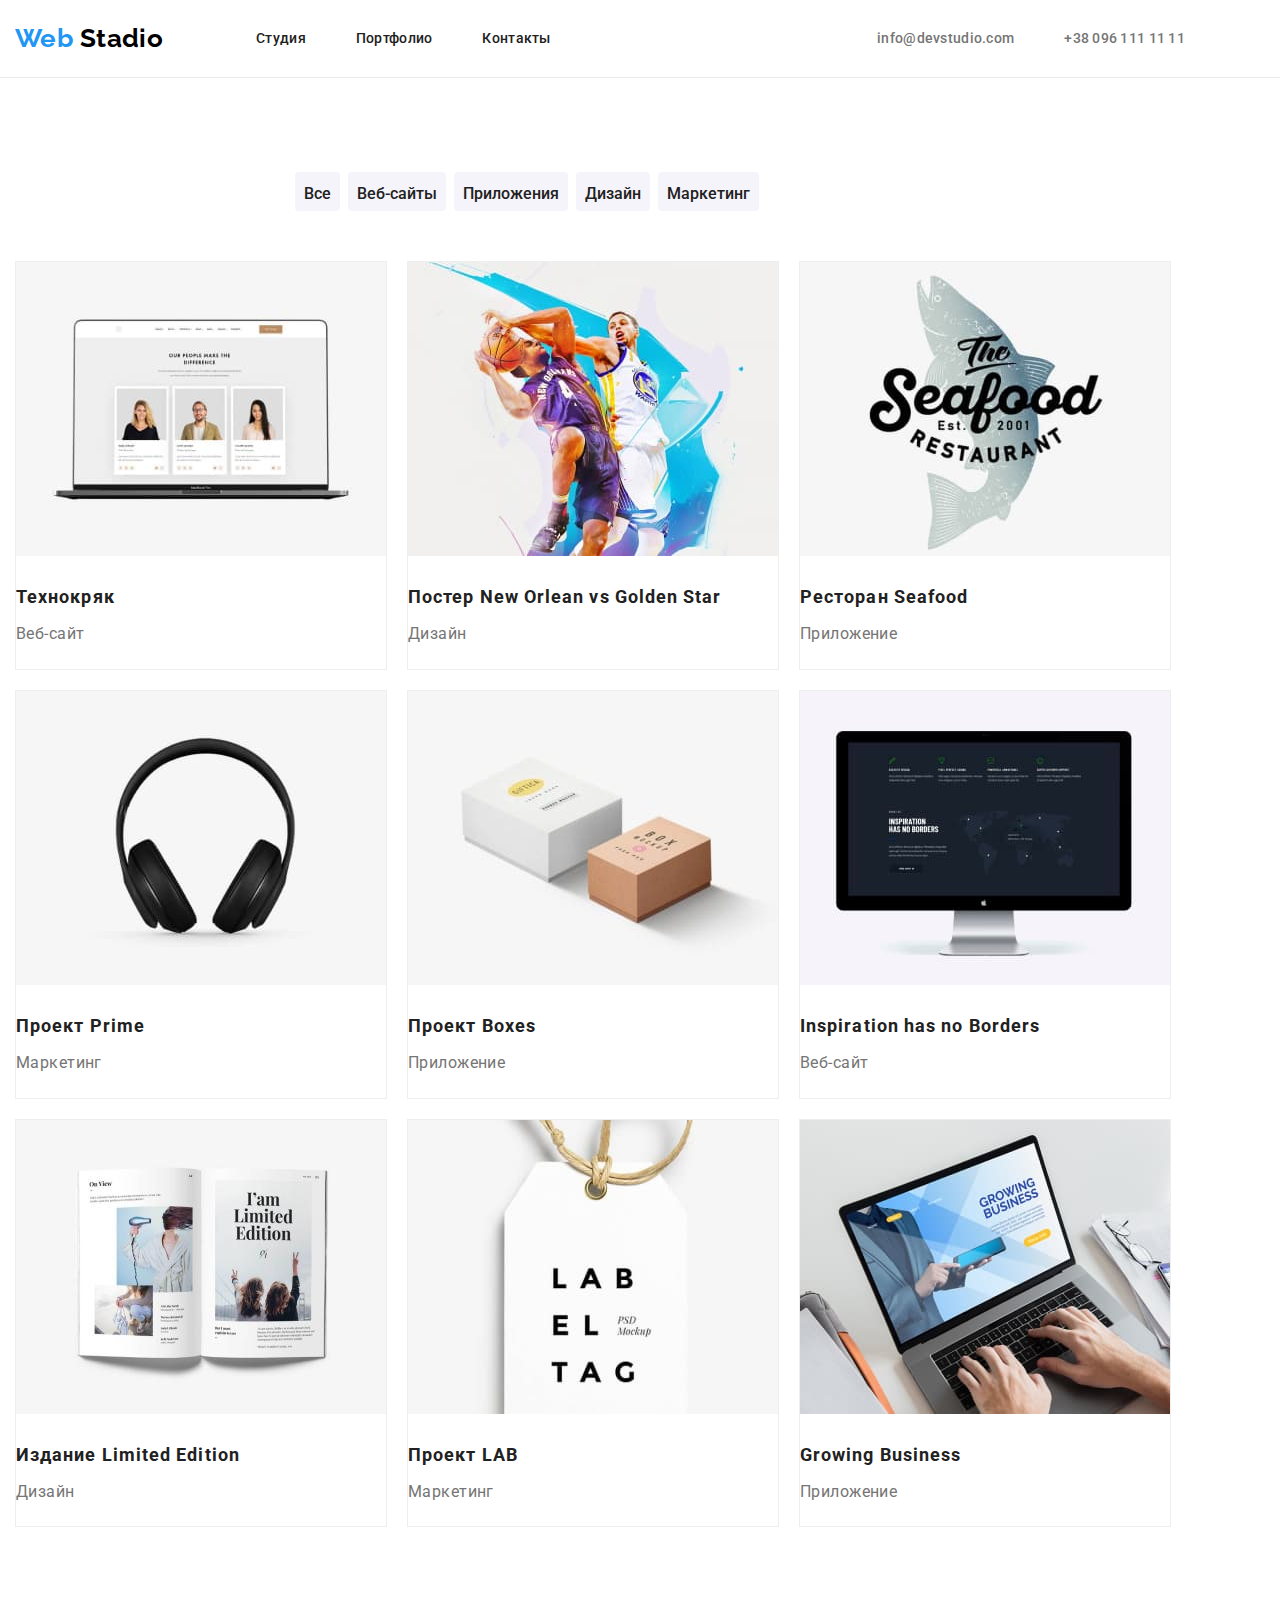
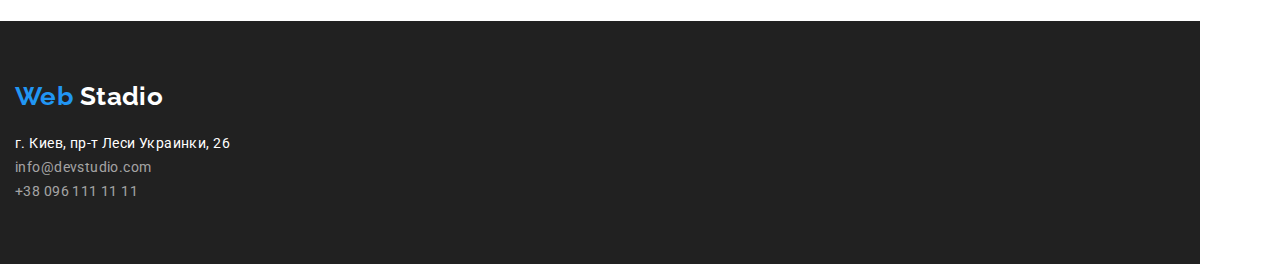
==== portfolio.html @ c9605a6b "добавляет разметку" ====
<!DOCTYPE html>
<html lang="ru">
<head>
    <meta charset="UTF-8">
    <meta http-equiv="X-UA-Compatible" content="IE=edge">
    <meta name="viewport" content="width=device-width, initial-scale=1.0">
    <title>Portfolio</title>
    <link rel="preconnect" href="https://fonts.googleapis.com">
    <link rel="preconnect" href="https://fonts.gstatic.com" crossorigin>
    <link
        href="https://fonts.googleapis.com/css2?family=Raleway:wght@700&family=Roboto:wght@400;500;700;900&display=swap"
        rel="stylesheet">
    <link rel="stylesheet" href="https://cdnjs.cloudflare.com/ajax/libs/modern-normalize/1.1.0/modern-normalize.min.css">
    <link rel="stylesheet" href="CSS/styles.css">
</head>
<body>
    <header class="header-section">
        <div class="container header">
            <a class="logo link" href="" lang="en">
                <span class="logo-accent">Web</span>
                <span class="logo-normal">Stadio</span>
            </a>
            <nav>
                <ul class="menu-list list">
                    <li class="item"><a class="menu-link link" href="./index.html">
                            Студия
                        </a>
                    </li>
                    <li class="item"><a class="menu-link link" href="">
                            Портфолио
                        </a>
                    </li>
                    <li class="item"><a class="menu-link link" href="">
                            Контакты
                        </a>
                    </li>
                </ul>
            </nav>
            <ul class="menu-nav list">
                <li class="item"><a class="nav-link link" href="mailto:info@devstudio.com">info@devstudio.com</a></li>
                <li class="item"><a class="nav-link link" href="tel:+380961111111">+38 096 111 11 11</a></li>
            </ul>
        </div>
    </header>
    <main>
        <section class="product-section container section">
            <h1 class="visually-hidden">Наши работы</h1>
            <div>
                <ul class="product-item list">
                    <li class="product-btn"><button class="product-button button" type="button">Все</button></li>
                    <li class="product-btn"><button class="product-button button" type="button">Веб-сайты</button></li>
                    <li class="product-btn"><button class="product-button button" type="button">Приложения</button></li>
                    <li class="product-btn"><button class="product-button button" type="button">Дизайн</button></li>
                    <li class="product-btn"><button class="product-button button" type="button">Маркетинг</button></li>
                </ul>
            </div>
            <ul class="list link product-example">
                <li class="product-list"><a class="product-link link" href="">
                        <img src="./img/pcfoto.jpg" width="370" alt="веб сайт технокряк">
                        <h2 class="product-title">Технокряк</h2>
                        <p class="product-subtitle">Веб-сайт</p>
                    </a>
                </li>
                <li class="product-list"><a class="product-link link" href="">
                        <img src="./img/plaersfoto.jpg" width="370" alt="фото баскетболистов">
                        <h2 class="product-title">Постер <span lang="en">New Orlean vs Golden Star</span></h2>
                        <p class="product-subtitle">Дизайн</p>
                    </a>
                </li>
                <li class="product-list"><a class="product-link link" href="">
                        <img src="./img/seafoodfoto.jpg" width="370" alt="логотип ресторана">
                        <h2 class="product-title">Ресторан <span lang="en">Seafood</span></h2>
                        <p class="product-subtitle">Приложение</p>
                    </a>
                </li>
                <li class="product-list"><a class="product-link link" href="">
                        <img src="./img/primefoto.jpg" width="370" alt="фото наушников">
                        <h2 class="product-title">Проект <span lang="en">Prime</span></h2>
                        <p class="product-subtitle">Маркетинг</p>
                    </a>
                </li>
                <li class="product-list"><a class="product-link link" href="">
                        <img src="./img/boxfoto.jpg" width="370" alt="фото коробок">
                        <h2 class="product-title">Проект <span lang="en">Boxes</span></h2>
                        <p class="product-subtitle">Приложение</p>
                    </a>
                </li>
                <li class="product-list"><a class="product-link link" href="">
                        <img src="./img/tvfoto.jpg" width="370" alt="фото моноблока">
                        <h2 class="product-title" lang="en">Inspiration has no Borders</h2>
                        <p class="product-subtitle">Веб-сайт</p>
                    </a>
                </li>
                <li class="product-list"><a class="product-link link" href="">
                        <img src="./img/bookfoto.jpg" width="370" alt="фото журнала">
                        <h2 class="product-title">Издание <span lang="en">Limited Edition</span></h2>
                        <p class="product-subtitle">Дизайн</p>
                    </a>
                </li>
                <li class="product-list"><a class="product-link link" href="">
                        <img src="./img/labalfoto.jpg" width="370" alt="реклама маркетингового агенства">
                        <h2 class="product-title">Проект <span lang="en">LAB</span></h2>
                        <p class="product-subtitle">Маркетинг</p>
                    </a>
                </li>
                <li class="product-list"><a class="product-link link" href="">
                        <img src="./img/macfoto.jpg" width="370" alt="фотография работающего макбука">
                        <h2 class="product-title" lang="en">Growing Business</h2>
                        <p class="product-subtitle">Приложение</p>
                    </a>
                </li>
            </ul>
        </section>
    </main>
    <footer class="footer container">
        <a class="logo link" href="" lang="en">
            <span class="logo-accent">Web</span>
            <span class="footer-logo">Stadio</span></a>
        <address class="footer-item">
            <ul class="list">
                <li><a class="footer-address link" href="">г. Киев, пр-т Леси Украинки, 26</a></li>
                <li><a class="footer-link link" href="mailto:info@devstudio.com">info@devstudio.com</a></li>
                <li><a class="footer-link link" href="tel:+380961111111">+38 096 111 11 11</a></li>
            </ul>
        </address>
    </footer>
</body>

</html>
---- CSS/styles.css ----
:root {
  --hero-color: #ffffff;
  --title-color: #212121;
  --text-color: #757575;
  --accent-color: #2196f3;
  --button-color: #f5f4fa;
}
body {
  font-family: Roboto, sans-serif;
  color: var(--text-color);
  font-size: 14px;
  letter-spacing: 0.03em;
  background-color: var(--hero-color);
}
.visually-hidden {
  position: absolute;
  white-space: nowrap;
  width: 1px;
  height: 1px;
  overflow: hidden;
  border: 0;
  padding: 0;
  clip: rect(0 0 0 0);
  clip-path: inset(50%);
  margin: -1px;
}
.link {
  text-decoration: none;
}
.list {
  list-style-type: none;
}
.button:hover,
.button:focus {
  color: var(--hero-color);
  background-color: var(--accent-color);
}
.button {
  color: var(--title-color);
  font-family: inherit;
  background-color: var(--button-color);
  cursor: pointer;
  border-radius: 4px;
  border: solid transparent;
}
h1,
h2,
h3,
p,
ul {
  margin: 0px;
  padding: 0px;
}
.container {
  display: inline-block;
  width: 1200px;
  padding-left: 15px;
  padding-right: 15px;
}
.section {
  padding-top: 94px;
  padding-bottom: 94px;
}
/*-------------Header-----------------*/
.header-section {
  border-bottom: 1px solid #ececec;
  padding-top: 23px;
  padding-bottom: 23px;
}
.header {
  display: flex;
  align-items: center;
}
.logo {
  font-family: Raleway;
  font-weight: 700;
  font-size: 26px;
  line-height: 1.19;
}
.logo-accent {
  color: var(--accent-color);
}
.logo-normal {
  color: #000000;
}
.menu-list {
  display: flex;
  margin-left: 93px;
}
.menu-list > .item:not(:last-child) {
  margin-right: 50px;
}

.menu-link {
  font-weight: 500;
  line-height: 1.14;
  letter-spacing: 0.02em;
  color: var(--title-color);
}

.nav-link {
  font-weight: 500;
  line-height: 1.14;
  letter-spacing: 0.02em;
  color: var(--text-color);
}
.menu-link:hover,
.menu-link:focus {
  color: var(--accent-color);
}
.menu-nav {
  display: flex;
  margin-left: auto;
}
.menu-nav .item + .item {
  margin-left: 50px;
}
.nav-link:hover,
.nav-link:focus {
  color: var(--accent-color);
}

/*------------Hero-------------------*/
.hero-section {
  background-color: var(--text-color);
  vertical-align: middle;
  padding-bottom: 200px;
}
.hero-title {
  font-weight: 900;
  font-size: 44px;
  line-height: 1.36;
  text-align: center;
  letter-spacing: 0.06em;
  text-transform: uppercase;
  color: var(--hero-color);
  padding: 200px 252px 30px 252px;
}

.hero-button {
  margin-left: auto;
  margin-right: auto;
  padding: 10px 32px;

  font-weight: 700;
  font-size: 16px;
  line-height: 1.88;
  display: flex;
  align-items: center;
  text-align: center;
  letter-spacing: 0.06em;
}
/*---------------Benefits---------------------*/
.benefits-section > .list:not(:last-child) {
  margin-right: 30px;
}
.benefits-title {
  font-weight: 700;
  line-height: 1.14;
  text-transform: uppercase;
  color: var(--title-color);
  margin-bottom: 10px;
}
.benefits-text {
  line-height: 1.71;
  color: var(--text-color);
}
/*------------------Examples------------------*/
.examples-item {
  font-weight: 700;
  font-size: 36px;
  line-height: 1.17;
  text-align: center;
  color: var(--title-color);
  margin-bottom: 50px;
}
.examples-list {
  display: flex;
}
.examples-list > .examples-img:not(:last-child) {
  margin-right: 30px;
}
/*------------------Team--------------------------*/
.team-item {
  font-weight: 700;
  font-size: 36px;
  line-height: 1.17;
  text-align: center;
  color: var(--title-color);
  margin-left: auto;
  margin-right: auto;
  margin-bottom: 50px;
}
.team-list {
  display: flex;
}
.team-list > .member:not(:last-child) {
  margin-right: 30px;
}

.team-member {
  font-weight: 500;
  font-size: 16px;
  line-height: 1.19;
  text-align: center;
  color: var(--title-color);
  margin-top: 30px;
}
.team-profession {
  font-size: 16px;
  line-height: 1.19;
  text-align: center;
  color: var(--text-color);
}
/*----------------Footer----------------*/
.footer {
  background-color: var(--title-color);
  padding-top: 60px;
  padding-bottom: 60px;
}
.footer-item {
  margin-top: 20px;
}
.footer-address {
  line-height: 1.71;
  color: var(--hero-color);
}
.footer-address:hover,
.footer-address:focus {
  color: var(--accent-color);
}

.footer-link {
  line-height: 1.71;
  color: rgba(255, 255, 255, 0.6);
  margin-top: 9px;
}
.footer-link:hover,
.footer-link:focus {
  color: var(--accent-color);
}
.footer-logo {
  color: var(--hero-color);
}
address {
  font-style: inherit;
}

/*----------------Portfolio----------------*/

.product-item {
  display: flex;
  margin-right: 280px;
  margin-bottom: 50px;
  margin-left: 280px;
}

.product-item > .product-btn:not(:last-child) {
  margin-right: 8px;
}
.product-button {
  padding-top: 6px;

  font-weight: 500;
  font-size: 16px;
  line-height: 1.62;
  text-align: center;
  color: var(--title-color);
}
.product-text {
  font-size: 16px;
  line-height: 1.86;
  color: var(--text-color);
}
.product-example {
  display: flex;
  flex-wrap: wrap;
}
.product-list {
  margin-right: 20px;
  margin-bottom: 20px;
  border: 1px solid #eeeeee;
}
.product-list:nth-child(3n) {
  margin-right: 0px;
}
.product-list:nth-last-child(-n + 3) {
  margin-bottom: 0px;
}

.product-title {
  font-weight: 700;
  font-size: 18px;
  line-height: 2;
  letter-spacing: 0.06em;
  color: var(--title-color);
  margin-top: 20px;
  margin-bottom: 4px;
}
.product-subtitle {
  font-size: 16px;
  line-height: 1.86;
  color: var(--text-color);
  margin-bottom: 20px;
}
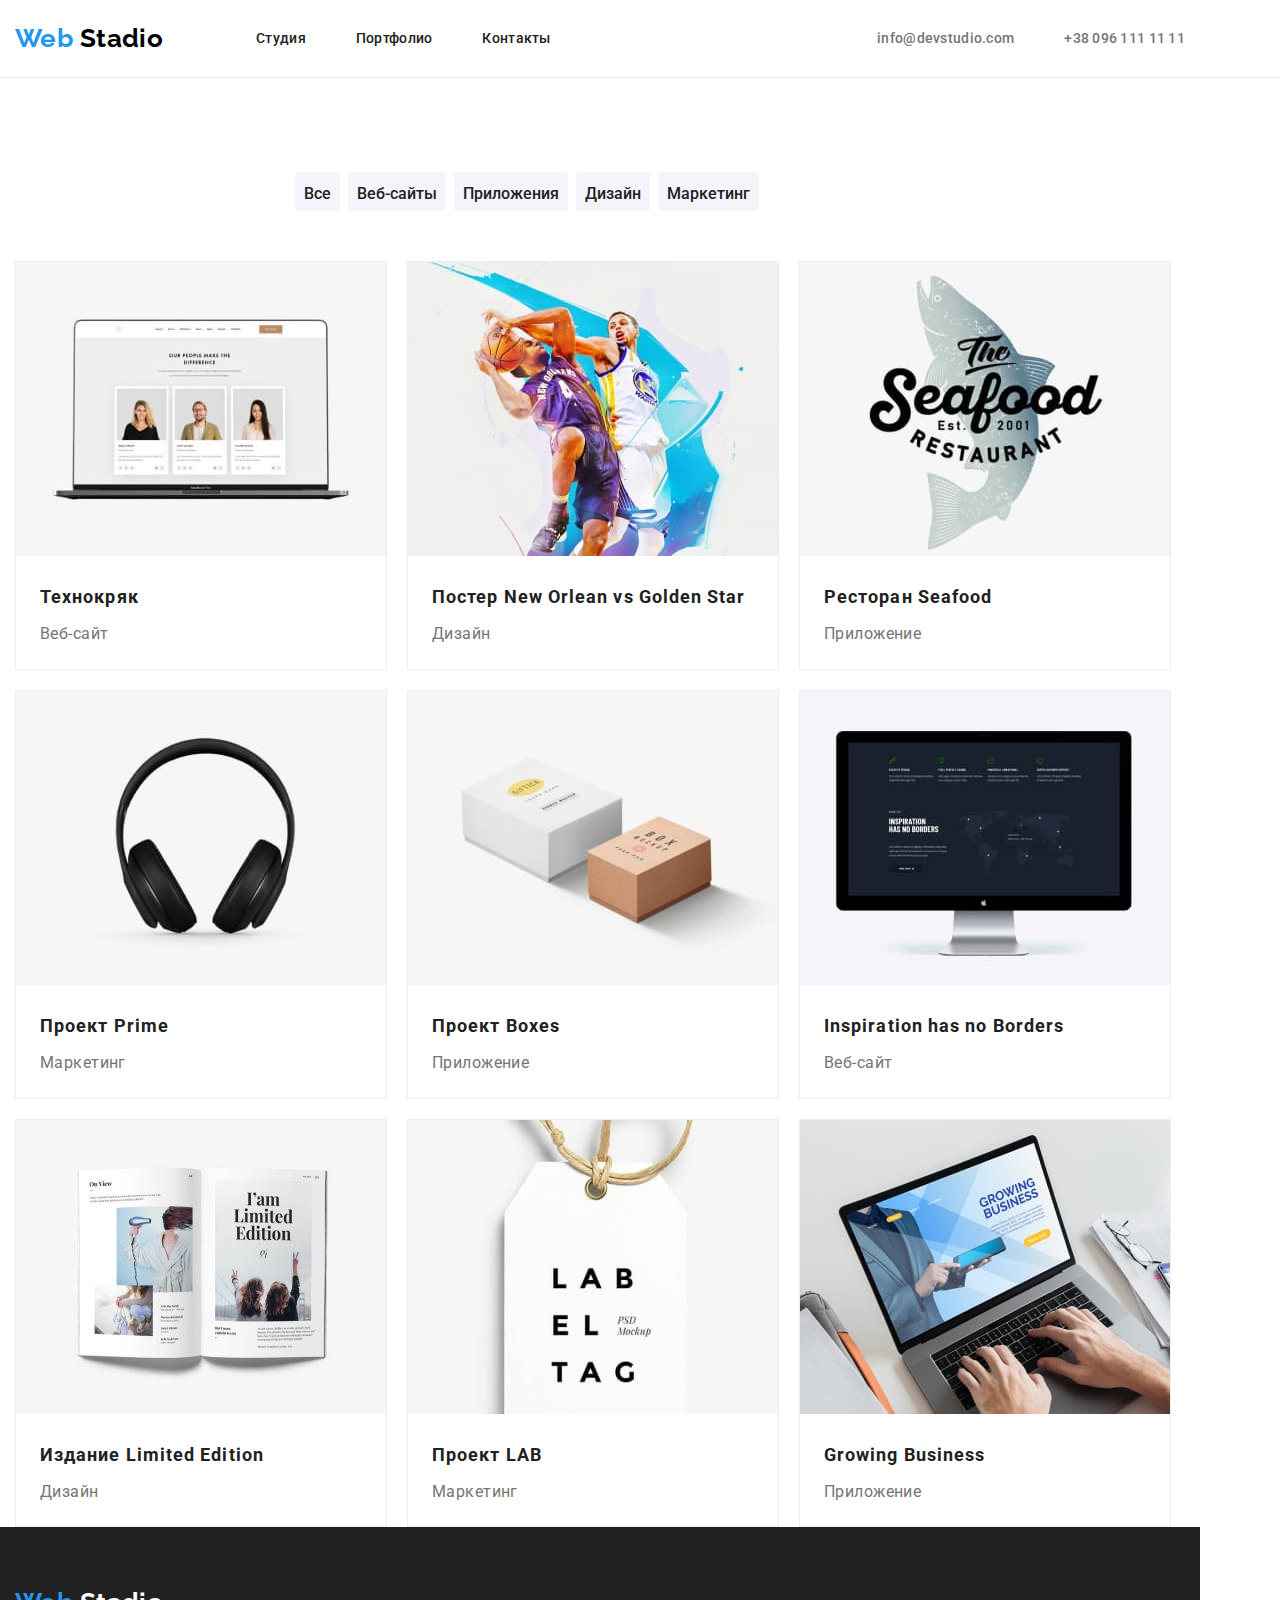
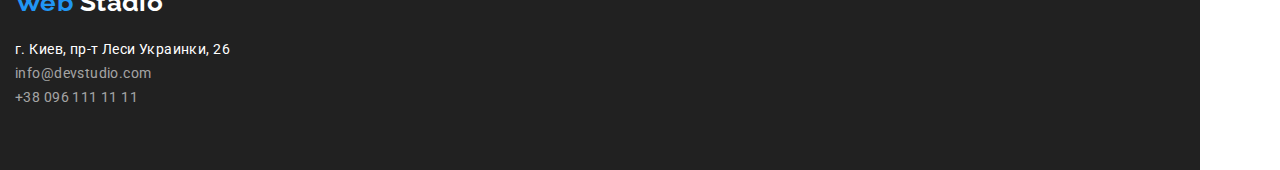
==== commit 8e65b0b2: "исправляет недочеты" ====
--- a/portfolio.html
+++ b/portfolio.html
@@ -81,7 +81,7 @@
                 </li>
                 <li class="product-list"><a class="product-link link" href="">
                         <img src="./img/boxfoto.jpg" width="370" alt="фото коробок">
-                        <h2 class="product-title">Проект <span lang="en">Boxes</span></h2>
+                        <h2 class="product-title ">Проект <span lang="en">Boxes</span></h2>
                         <p class="product-subtitle">Приложение</p>
                     </a>
                 </li>
--- a/CSS/styles.css
+++ b/CSS/styles.css
@@ -59,7 +59,6 @@
 }
 .section {
   padding-top: 94px;
-  padding-bottom: 94px;
 }
 /*-------------Header-----------------*/
 .header-section {
@@ -151,6 +150,12 @@
   letter-spacing: 0.06em;
 }
 /*---------------Benefits---------------------*/
+.benefits-section {
+  display: flex;
+}
+.benefits-list {
+  width: 270px;
+}
 .benefits-section > .list:not(:last-child) {
   margin-right: 30px;
 }
@@ -181,6 +186,10 @@
   margin-right: 30px;
 }
 /*------------------Team--------------------------*/
+.team-section {
+  padding-top: 94px;
+  padding-bottom: 94px;
+}
 .team-item {
   font-weight: 700;
   font-size: 36px;
@@ -296,10 +305,12 @@
   color: var(--title-color);
   margin-top: 20px;
   margin-bottom: 4px;
+  margin-left: 24px;
 }
 .product-subtitle {
   font-size: 16px;
   line-height: 1.86;
   color: var(--text-color);
+  margin-left: 24px;
   margin-bottom: 20px;
 }
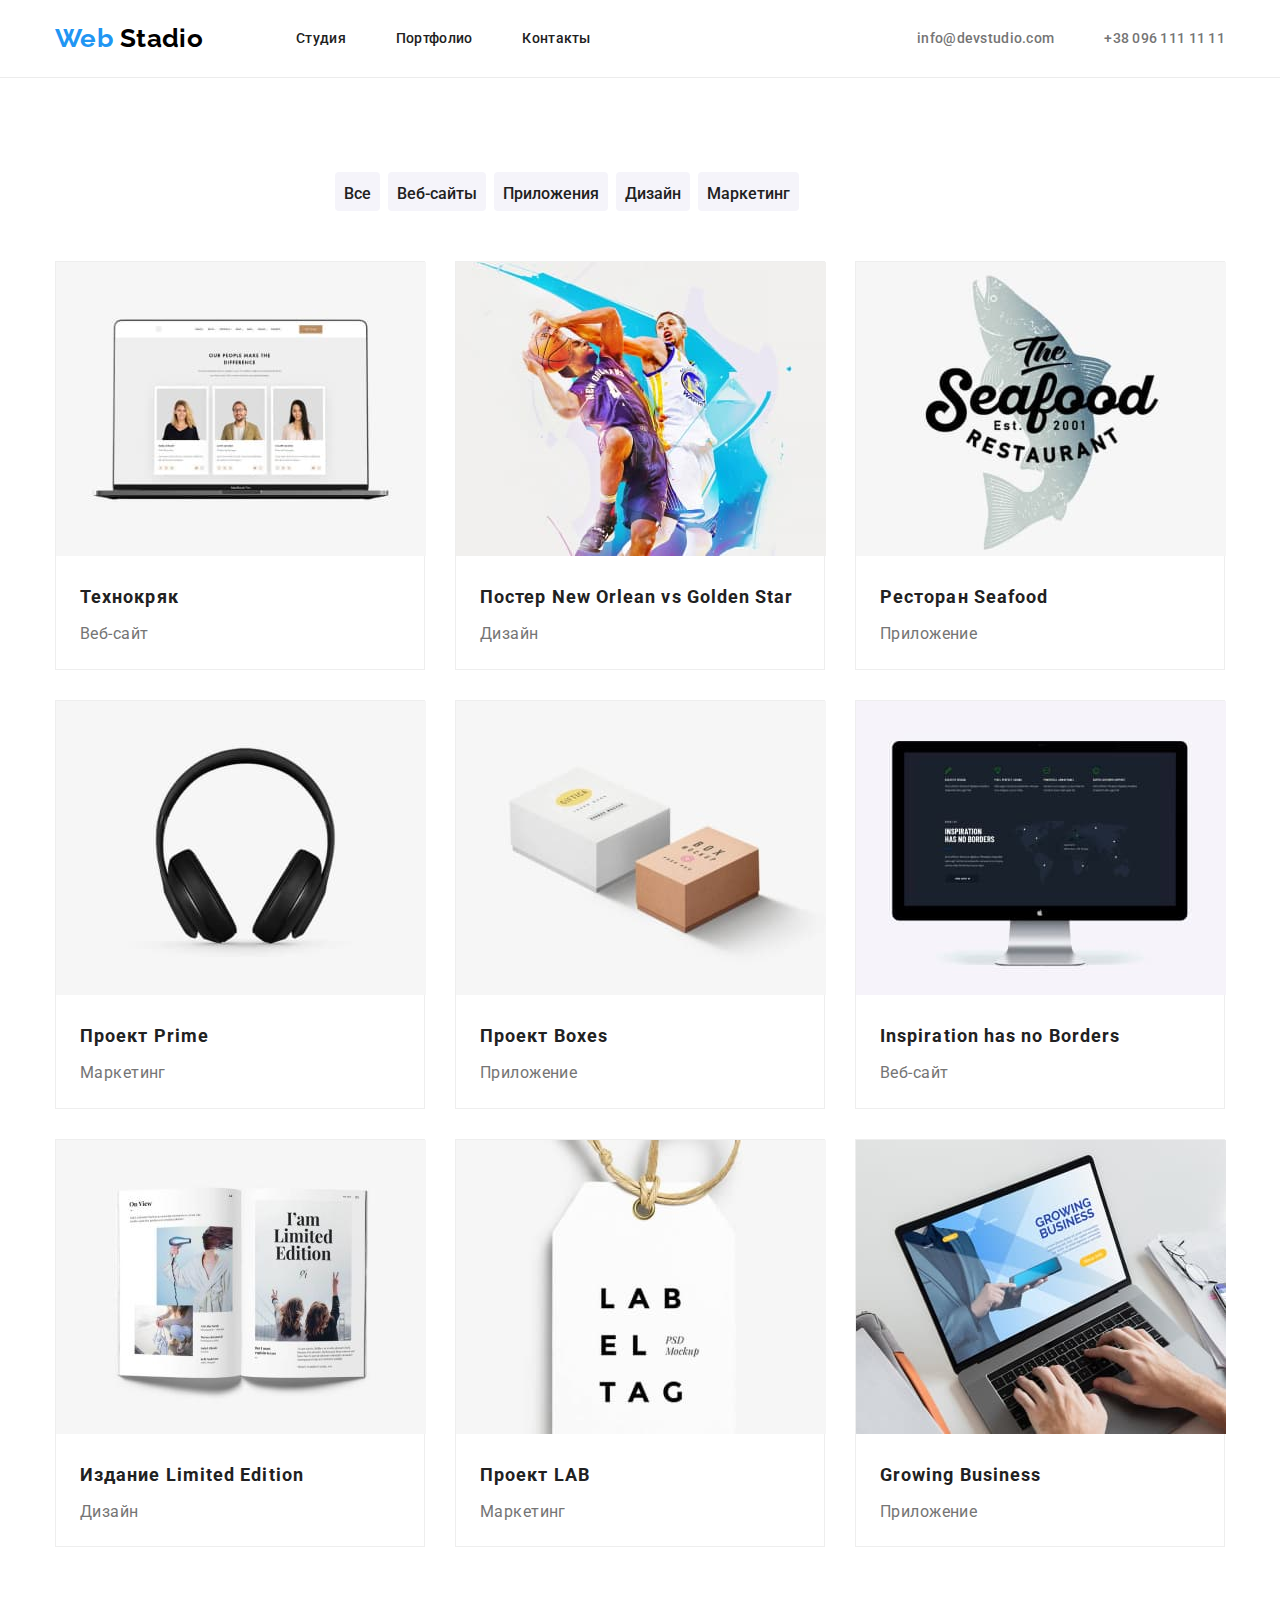
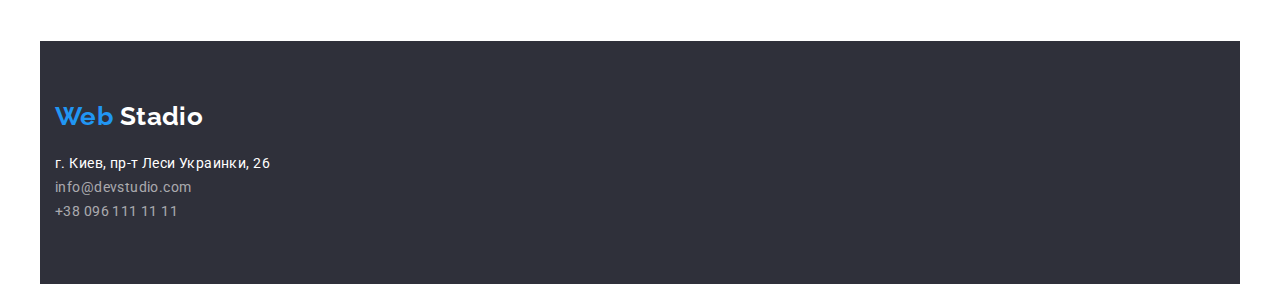
==== commit e67baec5: "Исправляет ошибки" ====
--- a/portfolio.html
+++ b/portfolio.html
@@ -45,7 +45,6 @@
     <main>
         <section class="product-section container section">
             <h1 class="visually-hidden">Наши работы</h1>
-            <div>
                 <ul class="product-item list">
                     <li class="product-btn"><button class="product-button button" type="button">Все</button></li>
                     <li class="product-btn"><button class="product-button button" type="button">Веб-сайты</button></li>
@@ -53,7 +52,6 @@
                     <li class="product-btn"><button class="product-button button" type="button">Дизайн</button></li>
                     <li class="product-btn"><button class="product-button button" type="button">Маркетинг</button></li>
                 </ul>
-            </div>
             <ul class="list link product-example">
                 <li class="product-list"><a class="product-link link" href="">
                         <img src="./img/pcfoto.jpg" width="370" alt="веб сайт технокряк">
--- a/CSS/styles.css
+++ b/CSS/styles.css
@@ -43,22 +43,29 @@
   border-radius: 4px;
   border: solid transparent;
 }
+
+p,
 h1,
 h2,
-h3,
-p,
+h3 {
+  margin: 0;
+}
+
 ul {
-  margin: 0px;
-  padding: 0px;
+  margin: 0;
+  padding: 0;
 }
 .container {
-  display: inline-block;
   width: 1200px;
   padding-left: 15px;
   padding-right: 15px;
-}
+  margin-left: auto;
+  margin-right: auto;
+}
+
 .section {
   padding-top: 94px;
+  padding-bottom: 94px;
 }
 /*-------------Header-----------------*/
 .header-section {
@@ -121,9 +128,9 @@
 
 /*------------Hero-------------------*/
 .hero-section {
-  background-color: var(--text-color);
-  vertical-align: middle;
+  padding-top: 200px;
   padding-bottom: 200px;
+  background-color: #2f303a;
 }
 .hero-title {
   font-weight: 900;
@@ -133,7 +140,7 @@
   letter-spacing: 0.06em;
   text-transform: uppercase;
   color: var(--hero-color);
-  padding: 200px 252px 30px 252px;
+  margin-bottom: 30px;
 }
 
 .hero-button {
@@ -156,7 +163,7 @@
 .benefits-list {
   width: 270px;
 }
-.benefits-section > .list:not(:last-child) {
+.benefits-section > .item:not(:last-child) {
   margin-right: 30px;
 }
 .benefits-title {
@@ -170,7 +177,11 @@
   line-height: 1.71;
   color: var(--text-color);
 }
+
 /*------------------Examples------------------*/
+.examples-section {
+  padding-top: 0px;
+}
 .examples-item {
   font-weight: 700;
   font-size: 36px;
@@ -187,8 +198,7 @@
 }
 /*------------------Team--------------------------*/
 .team-section {
-  padding-top: 94px;
-  padding-bottom: 94px;
+  background-color: var(--button-color);
 }
 .team-item {
   font-weight: 700;
@@ -206,7 +216,11 @@
 .team-list > .member:not(:last-child) {
   margin-right: 30px;
 }
-
+.team-info {
+  padding-bottom: 30px;
+  background-color: var(--hero-color);
+  border-radius: 0px 0px 4px 4px;
+}
 .team-member {
   font-weight: 500;
   font-size: 16px;
@@ -223,7 +237,7 @@
 }
 /*----------------Footer----------------*/
 .footer {
-  background-color: var(--title-color);
+  background-color: #2f303a;
   padding-top: 60px;
   padding-bottom: 60px;
 }
@@ -286,9 +300,10 @@
   flex-wrap: wrap;
 }
 .product-list {
-  margin-right: 20px;
-  margin-bottom: 20px;
+  margin-right: 30px;
+  margin-bottom: 30px;
   border: 1px solid #eeeeee;
+  width: 370px;
 }
 .product-list:nth-child(3n) {
   margin-right: 0px;
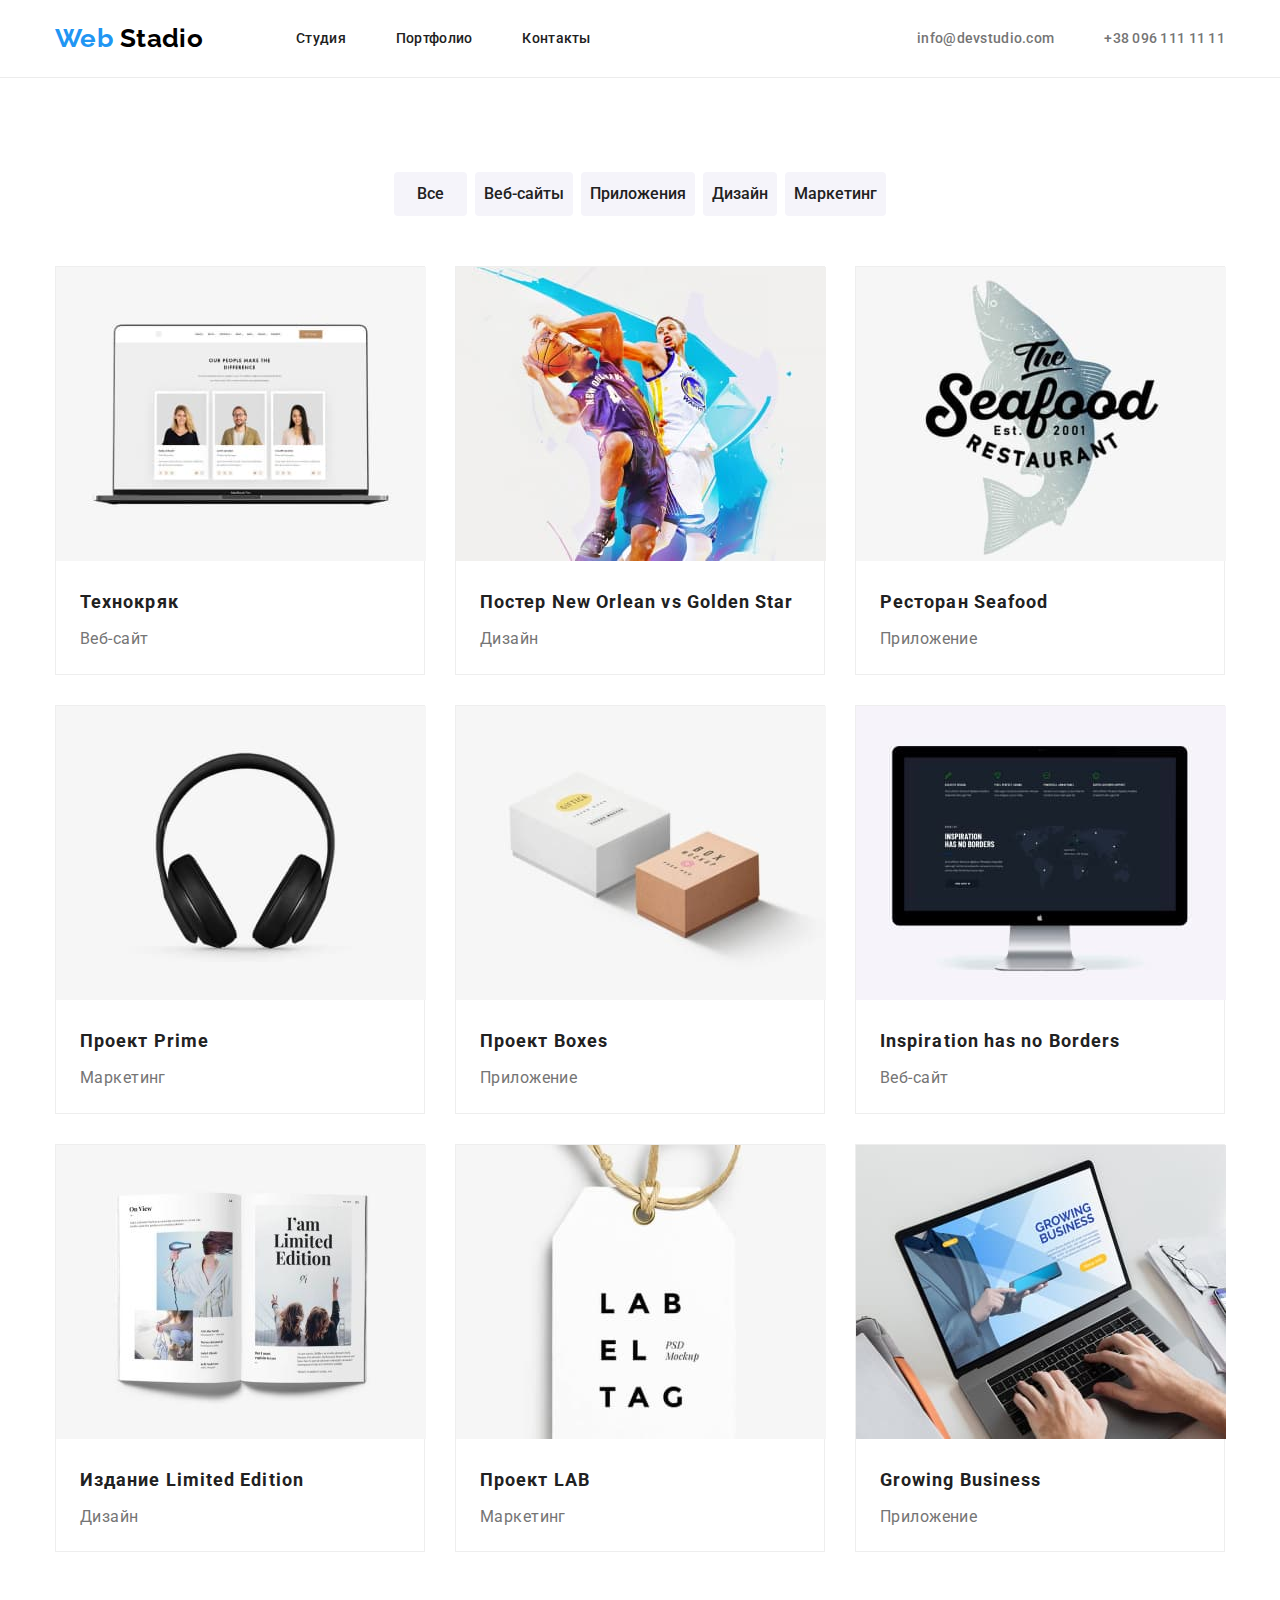
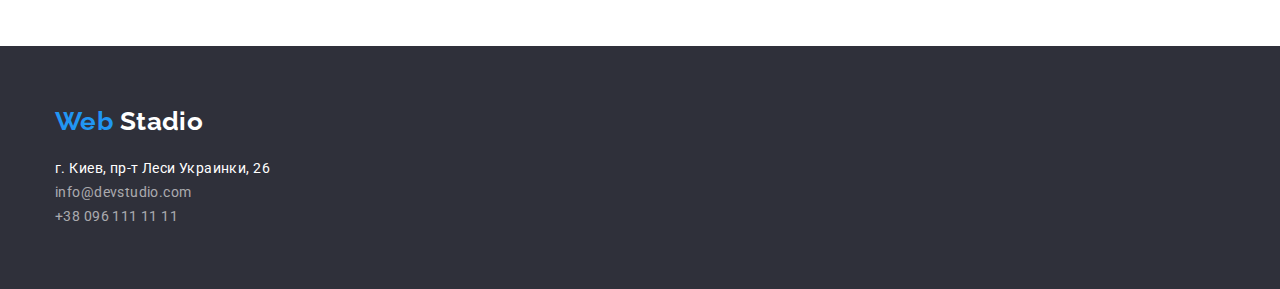
==== commit 95144415: "исправляет ошибки 2" ====
--- a/portfolio.html
+++ b/portfolio.html
@@ -110,17 +110,19 @@
             </ul>
         </section>
     </main>
-    <footer class="footer container">
-        <a class="logo link" href="" lang="en">
-            <span class="logo-accent">Web</span>
-            <span class="footer-logo">Stadio</span></a>
-        <address class="footer-item">
-            <ul class="list">
-                <li><a class="footer-address link" href="">г. Киев, пр-т Леси Украинки, 26</a></li>
-                <li><a class="footer-link link" href="mailto:info@devstudio.com">info@devstudio.com</a></li>
-                <li><a class="footer-link link" href="tel:+380961111111">+38 096 111 11 11</a></li>
-            </ul>
-        </address>
+    <footer>
+        <div class="container">
+            <a class="logo link" href="" lang="en">
+                <span class="logo-accent">Web</span>
+                <span class="footer-logo">Stadio</span></a>
+            <address class="footer-item">
+                <ul class="list">
+                    <li><a class="footer-address link" href="">г. Киев, пр-т Леси Украинки, 26</a></li>
+                    <li><a class="footer-link link" href="mailto:info@devstudio.com">info@devstudio.com</a></li>
+                    <li><a class="footer-link link" href="tel:+380961111111">+38 096 111 11 11</a></li>
+                </ul>
+            </address>
+        </div>
     </footer>
 </body>
 
--- a/CSS/styles.css
+++ b/CSS/styles.css
@@ -236,7 +236,7 @@
   color: var(--text-color);
 }
 /*----------------Footer----------------*/
-.footer {
+footer {
   background-color: #2f303a;
   padding-top: 60px;
   padding-bottom: 60px;
@@ -273,21 +273,19 @@
 
 .product-item {
   display: flex;
-  margin-right: 280px;
   margin-bottom: 50px;
-  margin-left: 280px;
+  justify-content: center;
 }
 
 .product-item > .product-btn:not(:last-child) {
   margin-right: 8px;
 }
 .product-button {
-  padding-top: 6px;
-
+  padding: 6px;
+  min-width: 73px;
   font-weight: 500;
   font-size: 16px;
   line-height: 1.62;
-  text-align: center;
   color: var(--title-color);
 }
 .product-text {
